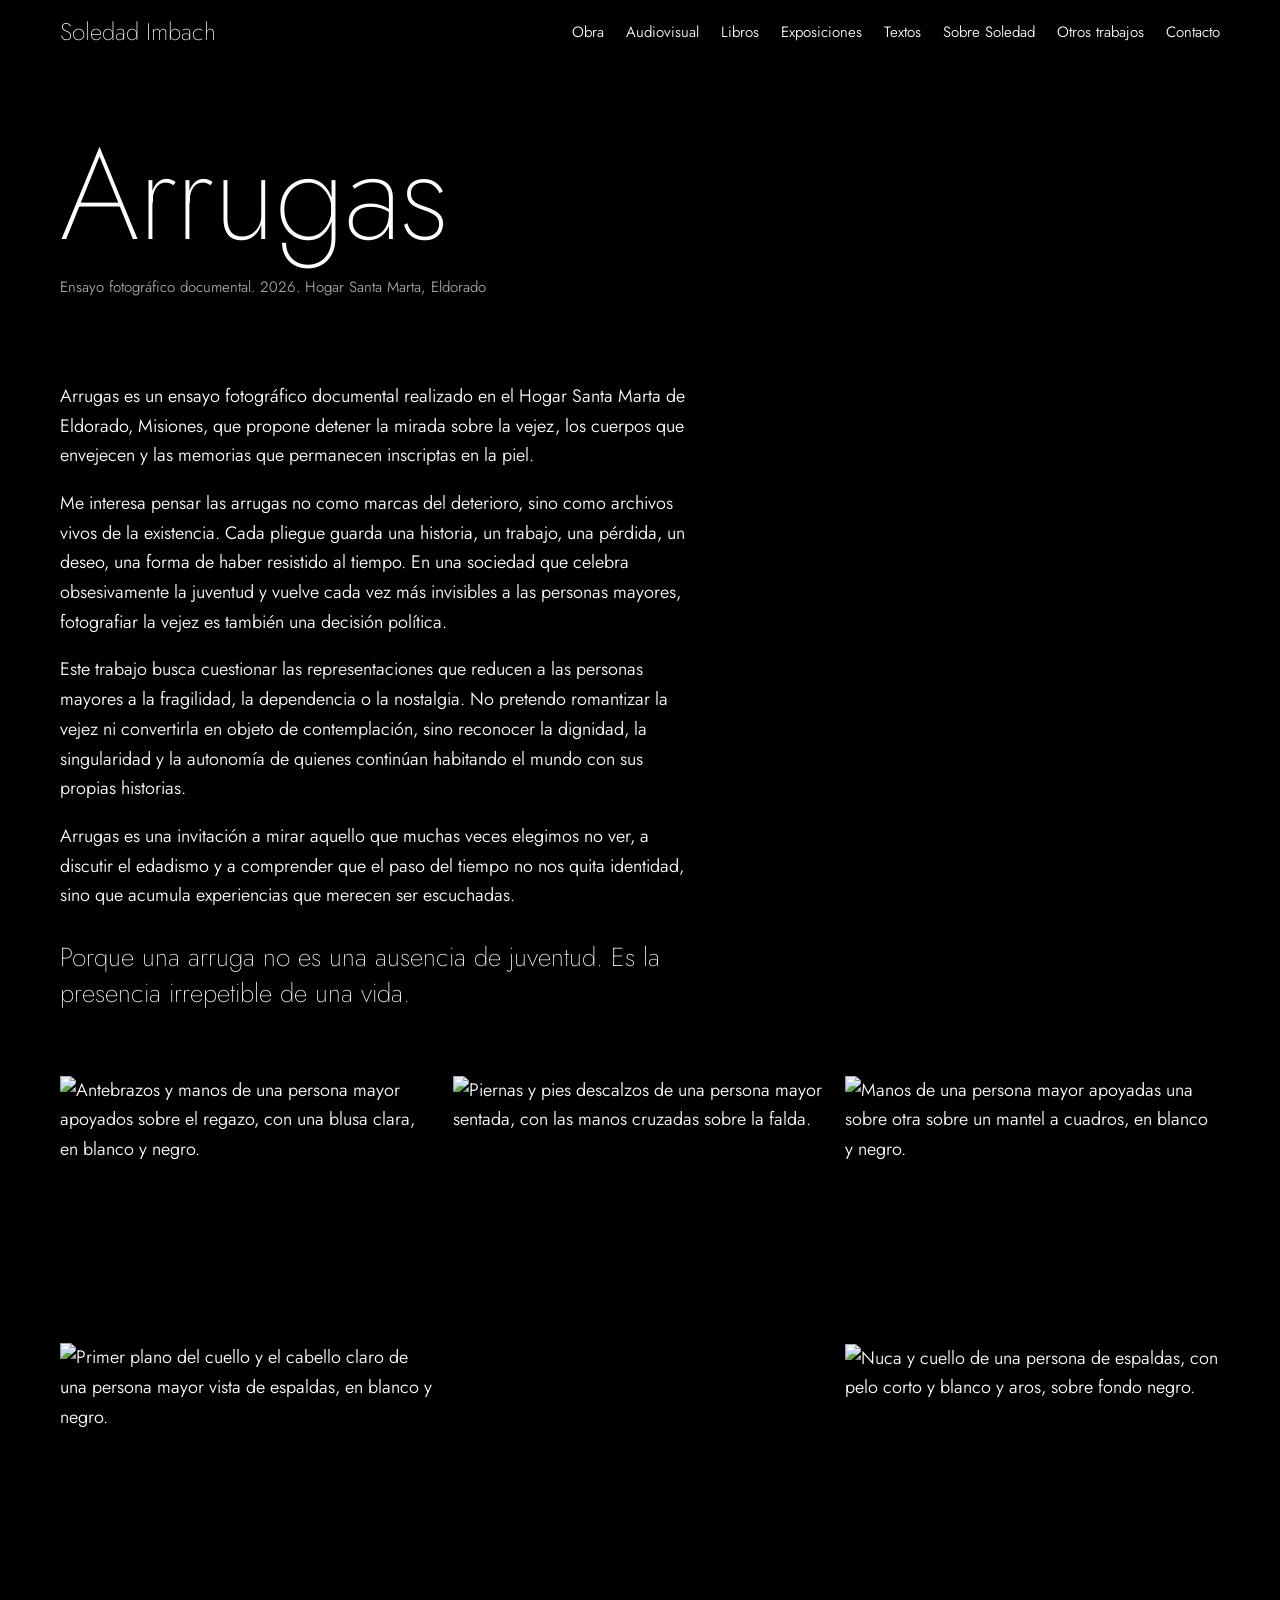
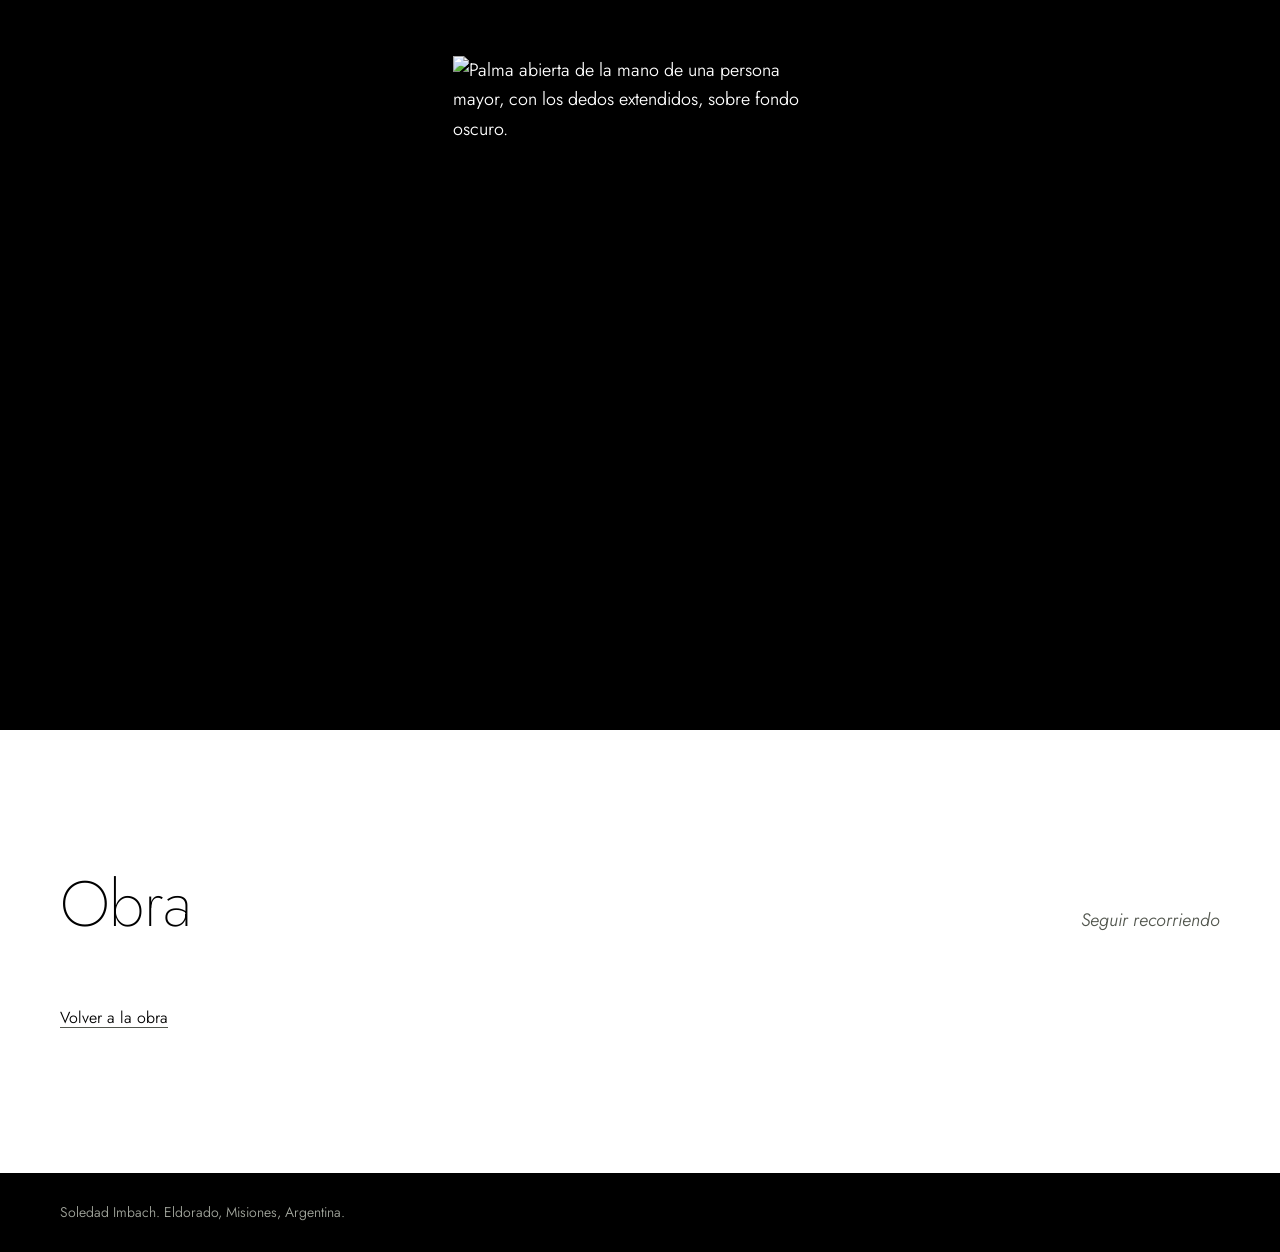
==== arrugas.html @ 7349eead "Add files via upload" ====
<!doctype html>
<html lang="es">
<head>
<meta charset="utf-8">
<meta name="viewport" content="width=device-width,initial-scale=1,viewport-fit=cover">
<title>Arrugas. Soledad Imbach</title>
<meta name="description" content="Arrugas, ensayo fotográfico documental de Soledad Imbach en el Hogar Santa Marta, Eldorado. 2026.">
<link rel="preconnect" href="https://fonts.googleapis.com">
<link rel="preconnect" href="https://fonts.gstatic.com" crossorigin>
<link rel="stylesheet" href="https://fonts.googleapis.com/css2?family=Albert+Sans:ital,wght@0,200..600;1,200..500&family=Italiana&family=Jost:ital,wght@0,200..600;1,200..500&family=Spectral:ital,wght@0,200;0,300;0,400;1,200;1,300&display=swap">
<link rel="stylesheet" href="style.css">
</head>
<body>

<header class="band-dark" id="top">
  <div class="wrap topbar topbar--page">
    <a class="brand" href="index.html">Soledad Imbach</a>
    <button class="menu-btn" id="menu-btn" type="button" aria-expanded="false" aria-controls="nav">Menú</button>
    <nav class="nav" id="nav" aria-label="Secciones">
      <a href="index.html#obra">Obra</a>
      <a href="index.html#audiovisual">Audiovisual</a>
      <a href="index.html#libros">Libros</a>
      <a href="index.html#exposiciones">Exposiciones</a>
      <a href="index.html#textos">Textos</a>
      <a href="sobre-soledad.html">Sobre Soledad</a>
      <a href="index.html#otros">Otros trabajos</a>
      <a href="index.html#contacto">Contacto</a>
    </nav>
  </div>
</header>

<main>
  <section class="band-dark">
    <div class="wrap page-head">
      <h1 class="page-title">Arrugas</h1>
      <p class="meta">Ensayo fotográfico documental. 2026. Hogar Santa Marta, Eldorado</p>
    </div>
    <div class="wrap">
      <div class="text-body">
      <p>Arrugas es un ensayo fotográfico documental realizado en el Hogar Santa Marta de Eldorado, Misiones, que propone detener la mirada sobre la vejez, los cuerpos que envejecen y las memorias que permanecen inscriptas en la piel.</p>
      <p>Me interesa pensar las arrugas no como marcas del deterioro, sino como archivos vivos de la existencia. Cada pliegue guarda una historia, un trabajo, una pérdida, un deseo, una forma de haber resistido al tiempo. En una sociedad que celebra obsesivamente la juventud y vuelve cada vez más invisibles a las personas mayores, fotografiar la vejez es también una decisión política.</p>
      <p>Este trabajo busca cuestionar las representaciones que reducen a las personas mayores a la fragilidad, la dependencia o la nostalgia. No pretendo romantizar la vejez ni convertirla en objeto de contemplación, sino reconocer la dignidad, la singularidad y la autonomía de quienes continúan habitando el mundo con sus propias historias.</p>
      <p>Arrugas es una invitación a mirar aquello que muchas veces elegimos no ver, a discutir el edadismo y a comprender que el paso del tiempo no nos quita identidad, sino que acumula experiencias que merecen ser escuchadas.</p>
      <p class="cierre">Porque una arruga no es una ausencia de juventud. Es la presencia irrepetible de una vida.</p>
      </div>
    </div>
    <div class="wrap">
      <div class="gallery">
        <figure><img src="img/arrugas/arrugas-brazos-manos-01.webp" alt="Antebrazos y manos de una persona mayor apoyados sobre el regazo, con una blusa clara, en blanco y negro." width="2000" height="1333" loading="lazy" decoding="async"></figure>
        <figure><img src="img/arrugas/arrugas-cuello-cabello-02.webp" alt="Primer plano del cuello y el cabello claro de una persona mayor vista de espaldas, en blanco y negro." width="1333" height="2000" loading="lazy" decoding="async"></figure>
        <figure><img src="img/arrugas/arrugas-piernas-pies-03.webp" alt="Piernas y pies descalzos de una persona mayor sentada, con las manos cruzadas sobre la falda." width="828" height="1242" loading="lazy" decoding="async"></figure>
        <figure><img src="img/arrugas/arrugas-mano-abierta-04.webp" alt="Palma abierta de la mano de una persona mayor, con los dedos extendidos, sobre fondo oscuro." width="683" height="1024" loading="lazy" decoding="async"></figure>
        <figure><img src="img/arrugas/arrugas-manos-mantel-05.webp" alt="Manos de una persona mayor apoyadas una sobre otra sobre un mantel a cuadros, en blanco y negro." width="1024" height="683" loading="lazy" decoding="async"></figure>
        <figure><img src="img/arrugas/arrugas-nuca-aros-06.webp" alt="Nuca y cuello de una persona de espaldas, con pelo corto y blanco y aros, sobre fondo negro." width="1203" height="1600" loading="lazy" decoding="async"></figure>
      </div>
    </div>
  </section>

  <section class="band-light section">
    <div class="wrap">
      <div class="sec-head">
        <h2>Obra</h2>
        <p class="lede">Seguir recorriendo</p>
      </div>
      <a class="more" href="index.html#obra">Volver a la obra</a>
    </div>
  </section>
</main>

<footer class="band-dark">
  <p class="wrap foot">Soledad Imbach. Eldorado, Misiones, Argentina.</p>
</footer>

<script>
(function(){
  var top = document.getElementById("top");
  var btn = document.getElementById("menu-btn");
  function setMenu(open){
    top.classList.toggle("nav-open", open);
    btn.setAttribute("aria-expanded", String(open));
    btn.textContent = open ? "Cerrar" : "Menú";
  }
  btn.addEventListener("click", function(){ setMenu(!top.classList.contains("nav-open")); });
  document.querySelectorAll("#nav a").forEach(function(a){
    a.addEventListener("click", function(){ setMenu(false); });
  });
})();
</script>

</body>
</html>
---- style.css ----
/* Layout: banda negra para la obra (portada, series, audiovisual), banda blanca para lo informativo. Un solo gesto audaz: el trazo flúor hecho a mano. Tipografía liviana, intercambiable para comparar. */
:root{
  --black:#000000;
  --white:#ffffff;
  --ash:#a4a89f;
  --graphite:#53574f;
  --slot-dark:#1a1b19;
  --slot-light:#ecede9;
  --slot-x-dark:#2f312d;
  --slot-x-light:#d2d4cd;
  --rule-dark:#3a3c37;
  --rule-light:#d6d8d2;
  --fluor:#d4ff1a;
  --display:"Jost","Helvetica Neue",Arial,sans-serif;
  --body:"Jost","Helvetica Neue",Arial,sans-serif;
  --w-display:200;
  --w-h3:300;
  --w-body:350;
  --body-size:18px;
  --body-lh:1.65;
  --track-display:-0.01em;
  color-scheme: light;
}
:root[data-font="spectral"]{
  --display:"Spectral",Georgia,"Times New Roman",serif;
  --body:"Spectral",Georgia,"Times New Roman",serif;
  --w-display:200;
  --w-h3:300;
  --w-body:300;
  --body-size:19px;
  --body-lh:1.7;
  --track-display:-0.015em;
}
:root[data-font="italiana"]{
  --display:"Italiana",Didot,"Bodoni 72",Georgia,serif;
  --body:"Albert Sans","Helvetica Neue",Arial,sans-serif;
  --w-display:400;
  --w-h3:400;
  --w-body:300;
  --body-size:18px;
  --body-lh:1.65;
  --track-display:0em;
}
*{box-sizing:border-box}
html{scroll-behavior:smooth}
body{margin:0;background:var(--white);color:var(--black);font-family:var(--body);font-weight:var(--w-body);font-size:var(--body-size);line-height:var(--body-lh);-webkit-font-smoothing:antialiased}
.band-dark{background:var(--black);color:var(--white)}
.band-light{background:var(--white);color:var(--black)}
.wrap{max-width:1240px;margin-inline:auto;padding-left:max(16px, env(safe-area-inset-left, 0px));padding-right:max(16px, env(safe-area-inset-right, 0px))}
@media (min-width:700px){
  .wrap{padding-left:max(40px, env(safe-area-inset-left, 0px));padding-right:max(40px, env(safe-area-inset-right, 0px))}
}
.section{padding-block:clamp(80px,11vw,148px)}
.section--cont{padding-top:0}

h1,h2,h3{margin:0;font-family:var(--display);line-height:1.08;text-wrap:balance}
h1,h2{font-weight:var(--w-display);letter-spacing:var(--track-display)}
h2{font-size:clamp(38px,5.2vw,64px)}
h3{font-size:clamp(22px,2.2vw,28px);font-weight:var(--w-h3);line-height:1.2}
h3.ph{font-family:var(--body);font-weight:var(--w-body)}
p{margin:0}
b,strong{font-weight:400}

.sec-head{display:flex;flex-wrap:wrap;align-items:baseline;justify-content:space-between;gap:8px 32px;margin-bottom:clamp(32px,4vw,56px)}
.lede{font-style:italic;font-size:18px}
.band-dark .lede,.band-dark .meta{color:var(--ash)}
.band-light .lede,.band-light .meta{color:var(--graphite)}

.ph{font-style:italic}
.band-dark .ph{color:var(--ash)}
.band-light .ph{color:var(--graphite)}

.meta{font-size:15px;margin-top:6px;font-variant-numeric:tabular-nums lining-nums}
.desc{margin-top:12px;max-width:46ch;font-size:17px}
.intro{max-width:52ch;margin-bottom:28px}
.more{display:inline-block;margin-top:14px;font-size:16px;color:inherit;text-decoration:underline;text-decoration-thickness:1px;text-underline-offset:.28em}
.band-dark .more{text-decoration-color:var(--ash)}
.band-light .more{text-decoration-color:var(--graphite)}
.more:hover{text-decoration-thickness:2px}
.sub{list-style:none;display:flex;flex-wrap:wrap;gap:0 18px;margin:4px 0 0;padding:0}
.sub .more{margin-top:8px;font-size:15px}

a:focus-visible,button:focus-visible{outline:2px solid var(--black);outline-offset:4px}
.band-dark a:focus-visible,.band-dark button:focus-visible{outline-color:var(--fluor)}

/* Espacios para fotos */
.slot{position:relative;width:100%;max-width:100%;aspect-ratio:var(--ar,4/3);display:flex;align-items:flex-end;padding:14px 16px;font-size:13px;line-height:1.45;
  background-image:
    linear-gradient(to top right,transparent calc(50% - .6px),var(--x) 50%,transparent calc(50% + .6px)),
    linear-gradient(to bottom right,transparent calc(50% - .6px),var(--x) 50%,transparent calc(50% + .6px))}
.slot span{position:relative;max-width:34ch;padding:2px 6px;margin:-2px -6px}
.band-dark .slot{background-color:var(--slot-dark);color:var(--ash);--x:var(--slot-x-dark)}
.band-dark .slot span{background:var(--slot-dark)}
.band-light .slot{background-color:var(--slot-light);color:var(--graphite);--x:var(--slot-x-light)}
.band-light .slot span{background:var(--slot-light)}

/* Portada */
.proto{font-size:13px;color:var(--ash);padding-block:10px}
.topbar{display:flex;flex-wrap:wrap;align-items:center;justify-content:flex-end;gap:12px;padding-block:14px 6px}
.nav{display:flex;flex-wrap:wrap;gap:6px 22px;font-size:15px}
.nav a{color:var(--white);text-decoration:none;padding-block:4px}
.nav a:hover{text-decoration:underline;text-decoration-color:var(--fluor);text-decoration-thickness:2px;text-underline-offset:.35em}
.menu-btn{display:none;font:inherit;font-size:15px;color:var(--white);background:none;border:1px solid var(--rule-dark);padding:6px 16px;cursor:pointer}

.hero-grid{position:relative;display:grid;grid-template-columns:minmax(0,5fr) minmax(0,7fr);align-items:end;padding-block:clamp(24px,4vw,48px) clamp(64px,9vw,112px)}
.hero-text{position:relative;z-index:2;margin-right:-16%;padding-bottom:clamp(8px,2vw,28px)}
.hero h1{font-size:clamp(56px,10vw,136px);line-height:.95}
.role{margin-top:24px;font-size:17px;color:var(--ash);max-width:30ch}
.quote{margin-top:28px;font-size:clamp(19px,1.9vw,23px);line-height:1.45;max-width:28ch}
.hero-photo{grid-column:2;--ar:4/3}
.hero{position:relative}
.wave{position:absolute;left:0;top:0;width:100%;height:100%;z-index:1;pointer-events:none;overflow:visible}
.wave path{fill:none;stroke:var(--fluor);stroke-width:clamp(10px,1.35vw,18px);stroke-linecap:round;stroke-dasharray:1;stroke-dashoffset:0}
.wave.run path{animation:draw 2.4s cubic-bezier(.55,.05,.3,1) .3s backwards}
@keyframes draw{from{stroke-dashoffset:1}to{stroke-dashoffset:0}}
.hero-text h1,.hero-text p{text-shadow:0 0 3px var(--black),0 0 10px var(--black),0 0 18px var(--black)}

/* Obra */
.obra-grid{display:grid;grid-template-columns:minmax(0,7fr) minmax(0,5fr);gap:clamp(36px,4vw,56px) clamp(24px,3vw,44px)}
.serie--main{grid-row:span 2}
.serie--main .slot{--ar:4/5}
.serie .slot,.av .slot,.libro .slot,.otro .slot{margin-bottom:18px}
.serie--main h3{font-size:clamp(28px,3vw,38px)}

/* Audiovisual */
.av-main .slot{--ar:21/9}
.av-pair{display:grid;grid-template-columns:repeat(2,minmax(0,1fr));gap:clamp(36px,4vw,56px) clamp(24px,3vw,44px);margin-top:clamp(48px,6vw,72px)}
.av-pair .slot{--ar:16/9}
.play{position:absolute;left:50%;top:50%;width:64px;height:64px;margin:-32px 0 0 -32px;border:1px solid var(--white);border-radius:50%;background:var(--slot-dark)}
.play::after{content:"";position:absolute;left:26px;top:21px;border-style:solid;border-width:11px 0 11px 17px;border-color:transparent transparent transparent var(--white)}
.av-pair .play{width:48px;height:48px;margin:-24px 0 0 -24px}
.av-pair .play::after{left:19px;top:15px;border-width:9px 0 9px 13px}

/* Libros */
.libros-grid{display:grid;grid-template-columns:repeat(3,minmax(0,1fr));gap:clamp(36px,4vw,56px) clamp(24px,3vw,44px)}
.libro .slot{--ar:2/3}

/* Exposiciones */
.expo-grid{display:grid;grid-template-columns:minmax(0,7fr) minmax(0,5fr);gap:clamp(40px,6vw,88px);align-items:start}
.expo-list{list-style:none;margin:0 0 12px;padding:0;display:grid;gap:30px}
.expo-list li{display:grid;grid-template-columns:4.5rem minmax(0,1fr);gap:18px}
.expo-year{font-size:16px;color:var(--graphite);padding-top:3px;font-variant-numeric:tabular-nums lining-nums}
.expo-title{font-family:var(--display);font-weight:var(--w-h3);font-size:23px;line-height:1.3}
.expo-place{font-size:16px;color:var(--graphite);margin-top:2px}
.expo-photo .slot{--ar:4/5}
.hl{position:relative;isolation:isolate;display:inline-block;margin-left:10px;padding:0 .4em;font-family:var(--body);font-size:14px;font-style:normal;font-weight:400;color:var(--black);white-space:nowrap;vertical-align:3px}
.hl::before{content:"";position:absolute;inset:.04em -.06em;background:var(--fluor);filter:url(#rough-sm);transform:rotate(-1.4deg);z-index:-1}

/* Textos */
.temas{list-style:none;display:flex;flex-wrap:wrap;gap:10px;margin:0 0 clamp(40px,5vw,60px);padding:0}
.temas li{font-size:15px;line-height:1.4;padding:5px 14px;border:1px solid var(--rule-light);border-radius:999px}
.textos-grid{display:grid;grid-template-columns:repeat(3,minmax(0,1fr));gap:clamp(36px,4vw,56px) clamp(24px,3vw,44px)}

/* Bio */
.bio-grid{display:grid;grid-template-columns:minmax(0,5fr) minmax(0,7fr);gap:clamp(32px,5vw,72px);align-items:start}
.bio-grid .slot{--ar:4/5}
.bio-lead{margin-top:28px;font-family:var(--display);font-weight:var(--w-display);font-size:clamp(23px,2.5vw,31px);line-height:1.35;max-width:30ch}
.bio-body{margin-top:24px;max-width:56ch}
.bio-body+.bio-body{margin-top:14px}

/* Otros trabajos */
.otros-grid{display:grid;grid-template-columns:repeat(4,minmax(0,1fr));gap:clamp(36px,4vw,56px) clamp(20px,2.4vw,32px)}
.otro .slot{--ar:3/2}
.otro h3{font-size:23px}
.otro ul.list{margin:12px 0 0;padding:0 0 0 1.1em;font-size:16px;line-height:1.5}
.otro ul.list li+li{margin-top:4px}

/* Contacto */
.contact-grid{display:grid;grid-template-columns:minmax(0,7fr) minmax(0,5fr);gap:clamp(36px,5vw,72px);align-items:start}
.contact-grid .lede{margin-top:12px}
.mail{margin-top:32px;font-family:var(--display);font-weight:var(--w-display);font-size:clamp(26px,4vw,46px);line-height:1.15;overflow-wrap:anywhere;user-select:all}
.copy{margin-top:20px;font:inherit;font-size:15px;color:var(--black);background:none;border:1px solid var(--black);padding:8px 18px;cursor:pointer}
.copy:hover{background:var(--black);color:var(--white)}
.place{margin-top:20px;color:var(--graphite)}
.redes{margin:0;display:grid;gap:16px}
.redes div{display:grid;grid-template-columns:6.5rem minmax(0,1fr);gap:12px}
.redes dt{color:var(--graphite)}
.redes dd{margin:0}

.redes a{color:inherit;text-decoration:underline;text-decoration-thickness:1px;text-underline-offset:.28em}
.redes a:hover{text-decoration-thickness:2px}

.foot{font-size:14px;color:var(--ash);padding-block:28px}

/* Selector de tipografía (solo para la prueba) */
.font-switch{position:fixed;z-index:20;right:max(16px, calc(env(safe-area-inset-right, 0px) + 12px));bottom:calc(16px + env(safe-area-inset-bottom, 0px));display:flex;align-items:center;gap:2px;padding:5px 5px 5px 12px;background:var(--white);color:var(--black);border:1px solid var(--black);font-family:"Albert Sans","Helvetica Neue",Arial,sans-serif;font-size:13px;font-weight:400}
.font-switch span{margin-right:6px;color:var(--graphite)}
.font-switch button{font-size:16px;line-height:1.2;background:none;border:0;padding:6px 10px;cursor:pointer;color:var(--black)}
.font-switch button[aria-pressed="true"]{background:var(--black);color:var(--white)}
.f-jost{font-family:"Jost",Arial,sans-serif;font-weight:300}
.f-spectral{font-family:"Spectral",Georgia,serif;font-weight:300}
.f-italiana{font-family:"Italiana",Georgia,serif}

@media (max-width:999px){
  .otros-grid{grid-template-columns:repeat(2,minmax(0,1fr))}
}
@media (max-width:899px){
  .menu-btn{display:inline-block}
  .nav{display:none;width:100%;flex-direction:column;gap:0;padding-block:8px 4px}
  .nav-open .nav{display:flex}
  .nav a{font-size:21px;padding-block:9px}
}
@media (max-width:799px){
  .hero-grid{grid-template-columns:minmax(0,1fr);gap:28px}
  .hero-text{margin-right:0}
  .hero-photo{grid-column:auto;--ar:4/5}
  .obra-grid,.expo-grid,.bio-grid,.contact-grid,.textos-grid{grid-template-columns:minmax(0,1fr)}
  .serie--main{grid-row:auto}
  .libros-grid{grid-template-columns:repeat(2,minmax(0,1fr))}
  .av-main .slot{--ar:16/9}
  .bio-grid .slot{max-width:420px}
}
@media (max-width:560px){
  .av-pair,.libros-grid,.otros-grid{grid-template-columns:minmax(0,1fr)}
  .libro .slot{max-width:300px}
  .font-switch span{display:none}
}
@media (prefers-reduced-motion:reduce){
  html{scroll-behavior:auto}
  .wave.run path{animation:none}
}

/* Foto real dentro de un espacio: el espacio manda el formato, la foto lo llena */
.slot.has-img{padding:0;background-image:none;overflow:hidden}
.slot.has-img img{position:absolute;inset:0;width:100%;height:100%;object-fit:cover;display:block}

/* Página de serie */
.topbar--page{justify-content:space-between}
.brand{font-family:var(--display);font-weight:var(--w-display);font-size:24px;line-height:1.2;color:var(--white);text-decoration:none;padding-block:4px}
.brand:hover{text-decoration:underline;text-decoration-color:var(--fluor);text-decoration-thickness:2px;text-underline-offset:.35em}
.page-head{padding-block:clamp(40px,6vw,80px) clamp(40px,5vw,64px)}
.page-title{font-size:clamp(56px,10vw,136px);line-height:.95;font-weight:var(--w-display);letter-spacing:var(--track-display)}
.page-head .meta{margin-top:20px}
.page-head .desc{max-width:52ch;margin-top:20px}
.gallery{column-count:3;column-gap:clamp(10px,1.4vw,18px);padding-bottom:clamp(64px,9vw,112px)}
.gallery figure{margin:0 0 clamp(10px,1.4vw,18px);break-inside:avoid}
.gallery img{display:block;width:100%;height:auto}
@media (max-width:899px){.gallery{column-count:2}}
@media (max-width:560px){.gallery{column-count:1}}

/* CV */
.cv-top{display:flex;flex-wrap:wrap;gap:6px 24px;color:var(--graphite);font-size:16px;margin-bottom:clamp(28px,3.5vw,44px)}
.cv-top a{color:inherit}
.cv-statement{font-family:var(--display);font-weight:var(--w-display);font-size:clamp(22px,2.4vw,30px);line-height:1.38;max-width:44ch;margin-bottom:clamp(48px,6vw,88px)}
.cv-group{display:grid;grid-template-columns:minmax(0,3fr) minmax(0,9fr);gap:14px clamp(24px,4vw,64px);padding-block:clamp(26px,3vw,40px);border-top:1px solid var(--rule-light)}
.cv-group h3{font-size:clamp(20px,1.8vw,24px)}
.cv-list{list-style:none;margin:0;padding:0;display:grid;gap:22px}
.cv-list li{display:grid;grid-template-columns:5.5rem minmax(0,1fr);gap:16px}
.cv-year{font-size:16px;color:var(--graphite);padding-top:2px;font-variant-numeric:tabular-nums lining-nums}
.cv-t{font-family:var(--display);font-weight:var(--w-h3);font-size:21px;line-height:1.3}
.cv-p{font-size:16px;color:var(--graphite);margin-top:2px;max-width:60ch}
.cv-p a,.cv-t a{color:inherit;text-decoration:underline;text-decoration-thickness:1px;text-underline-offset:.28em}
.cv-t a:hover{text-decoration-thickness:2px}
.cv-note{font-size:16px;margin-top:18px}
@media (max-width:799px){
  .cv-group{grid-template-columns:minmax(0,1fr)}
  .cv-list li{grid-template-columns:4.2rem minmax(0,1fr);gap:12px}
}

/* Textos de serie y página «Sobre Soledad» */
.page-title--long{font-size:clamp(40px,6.5vw,88px);line-height:1}
.text-body{max-width:58ch;padding-bottom:clamp(40px,5vw,64px)}
.text-body p{margin-top:18px}
.text-body .cierre{font-family:var(--display);font-weight:var(--w-display);font-size:clamp(21px,2.1vw,26px);line-height:1.4;margin-top:28px}
.text-body .cierre+.cierre{margin-top:14px}
.nav a[aria-current="page"]{text-decoration:underline;text-decoration-color:var(--fluor);text-decoration-thickness:2px;text-underline-offset:.35em}
.cv-index{margin:0 0 clamp(28px,3.5vw,44px);gap:4px 22px}
.obra-more{display:grid;grid-template-columns:repeat(3,minmax(0,1fr));gap:clamp(36px,4vw,56px) clamp(24px,3vw,44px);margin-top:clamp(48px,6vw,72px)}
.obra-more .slot{--ar:4/3}
@media (max-width:799px){.obra-more{grid-template-columns:minmax(0,1fr)}}

/* Ficha y contratapa de libro */
.contratapa{margin-top:clamp(36px,4vw,56px);padding-top:clamp(24px,3vw,36px);border-top:1px solid var(--rule-dark)}
.contratapa p{margin-top:14px}
.contratapa .meta{margin-top:0;margin-bottom:6px}
.contratapa p.meta:last-child{margin-top:18px}
.ficha{margin:clamp(32px,4vw,48px) 0 0;display:grid;gap:12px}
.ficha div{display:grid;grid-template-columns:7rem minmax(0,1fr);gap:12px}
.ficha dt{color:var(--ash)}
.ficha dd{margin:0}


/* --- Logos, portadas y video (fotos reales) --- */
.slot.has-logo{padding:0;overflow:hidden;background:#000}
.slot.has-logo img{position:absolute;inset:0;width:100%;height:100%;object-fit:contain;display:block;padding:14% 16%;box-sizing:border-box}
.gallery video,.media-video{display:block;width:100%;height:auto;background:#000;margin:0 0 clamp(10px,1.4vw,18px);break-inside:avoid}
.gallery figure video{margin:0}
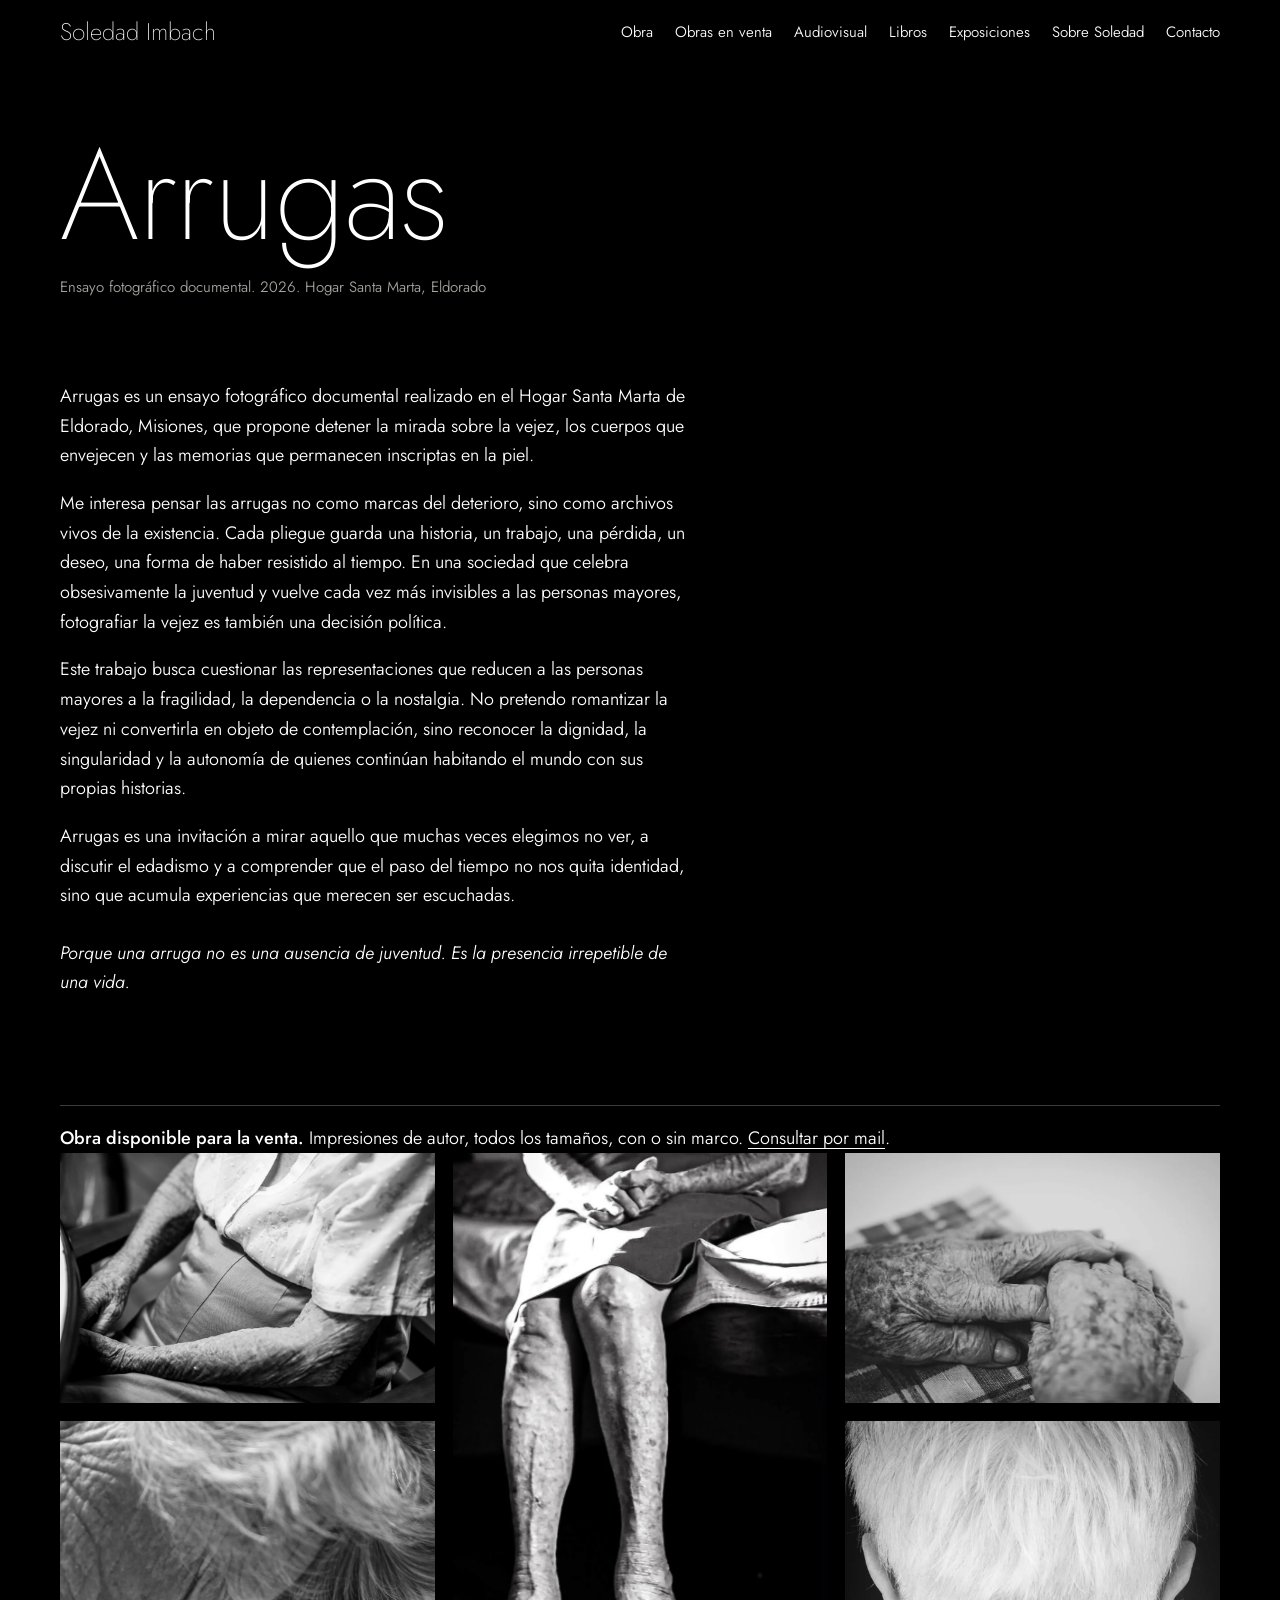
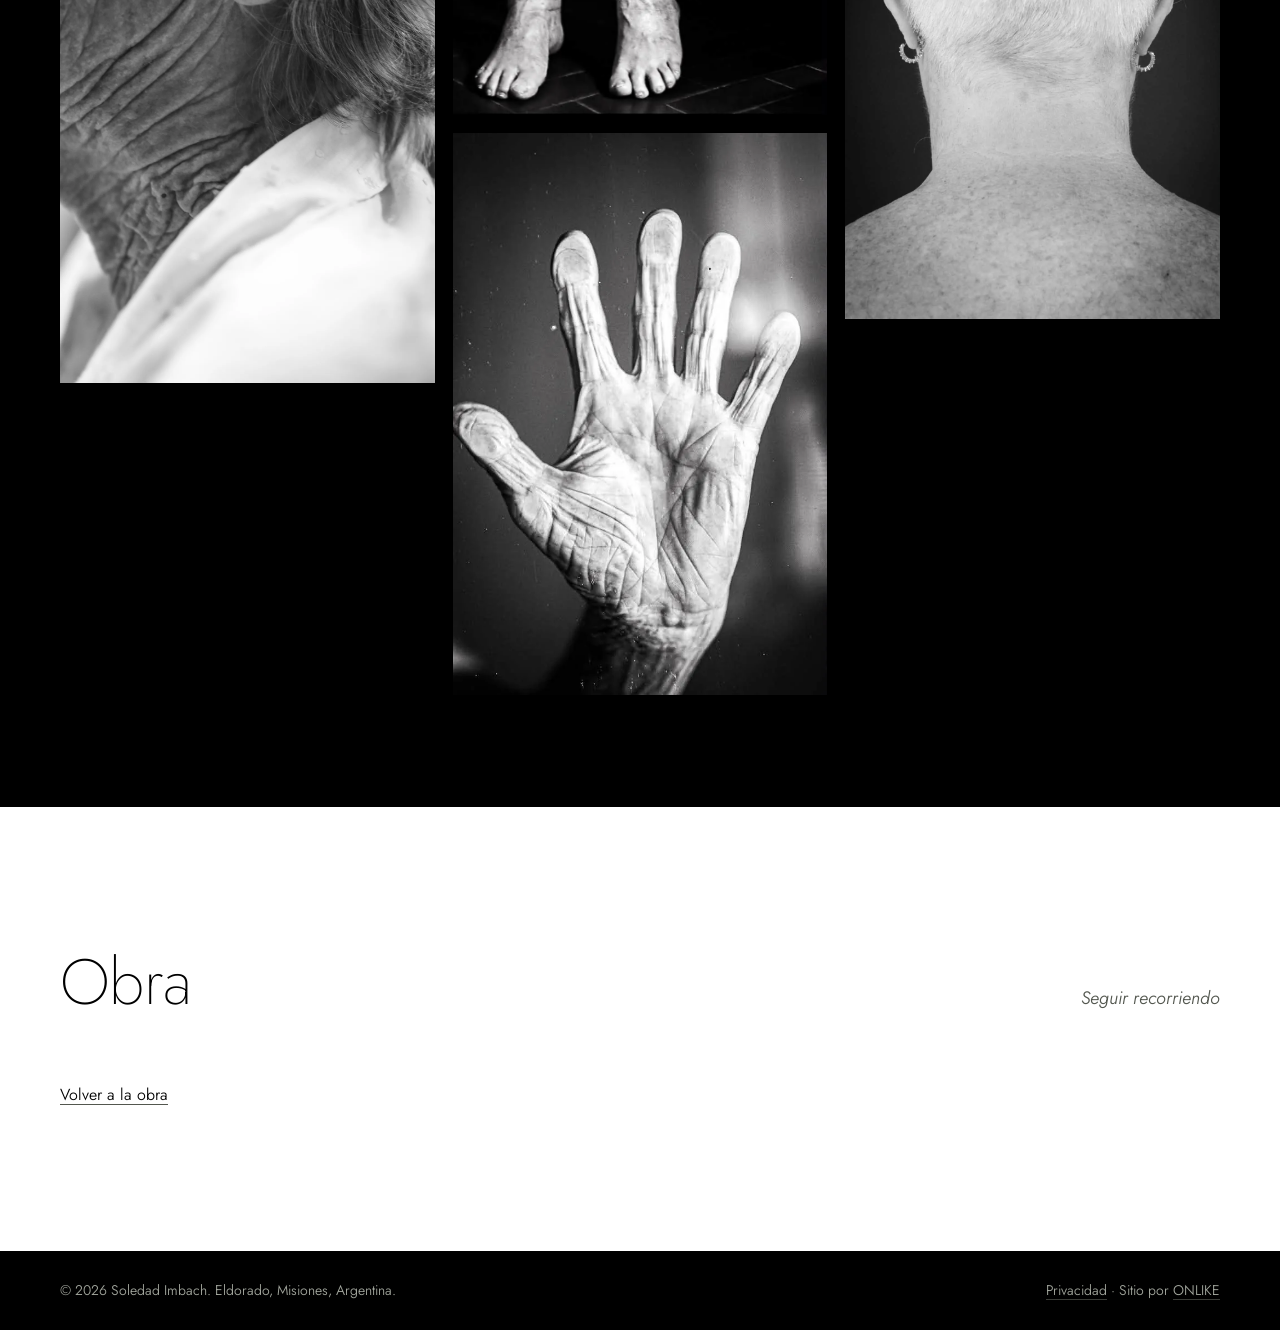
==== commit 29a97e44: "Add files via upload" ====
--- a/arrugas.html
+++ b/arrugas.html
@@ -5,10 +5,31 @@
 <meta name="viewport" content="width=device-width,initial-scale=1,viewport-fit=cover">
 <title>Arrugas. Soledad Imbach</title>
 <meta name="description" content="Arrugas, ensayo fotográfico documental de Soledad Imbach en el Hogar Santa Marta, Eldorado. 2026.">
+<link rel="canonical" href="https://soledadimbach.com.ar/arrugas.html">
+<meta property="og:type" content="website">
+<meta property="og:site_name" content="Soledad Imbach">
+<meta property="og:locale" content="es_AR">
+<meta property="og:title" content="Arrugas. Soledad Imbach">
+<meta property="og:description" content="Arrugas, ensayo fotográfico documental de Soledad Imbach en el Hogar Santa Marta, Eldorado. 2026.">
+<meta property="og:url" content="https://soledadimbach.com.ar/arrugas.html">
+<meta property="og:image" content="https://soledadimbach.com.ar/img/arrugas/arrugas-manos-mantel-05.webp">
+<meta name="twitter:card" content="summary_large_image">
+<link rel="icon" href="favicon.svg" type="image/svg+xml">
+<link rel="icon" href="favicon-32.png" sizes="32x32" type="image/png">
+<link rel="apple-touch-icon" href="apple-touch-icon.png">
 <link rel="preconnect" href="https://fonts.googleapis.com">
 <link rel="preconnect" href="https://fonts.gstatic.com" crossorigin>
 <link rel="stylesheet" href="https://fonts.googleapis.com/css2?family=Albert+Sans:ital,wght@0,200..600;1,200..500&family=Italiana&family=Jost:ital,wght@0,200..600;1,200..500&family=Spectral:ital,wght@0,200;0,300;0,400;1,200;1,300&display=swap">
 <link rel="stylesheet" href="style.css">
+<script type="application/ld+json">
+{"@context":"https://schema.org","@graph":[
+ {"@type":"BreadcrumbList","itemListElement":[
+  {"@type":"ListItem","position":1,"name":"Inicio","item":"https://soledadimbach.com.ar/"},
+  {"@type":"ListItem","position":2,"name":"Arrugas","item":"https://soledadimbach.com.ar/arrugas.html"}
+ ]},
+ {"@type":"CreativeWork","name":"Arrugas","genre":"Fotografía documental","dateCreated":"2026","creator":{"@id":"https://soledadimbach.com.ar/#soledad"},"copyrightHolder":{"@id":"https://soledadimbach.com.ar/#soledad"}}
+]}
+</script>
 </head>
 <body>
 
@@ -18,12 +39,11 @@
     <button class="menu-btn" id="menu-btn" type="button" aria-expanded="false" aria-controls="nav">Menú</button>
     <nav class="nav" id="nav" aria-label="Secciones">
       <a href="index.html#obra">Obra</a>
+      <a href="index.html#venta">Obras en venta</a>
       <a href="index.html#audiovisual">Audiovisual</a>
       <a href="index.html#libros">Libros</a>
       <a href="index.html#exposiciones">Exposiciones</a>
-      <a href="index.html#textos">Textos</a>
       <a href="sobre-soledad.html">Sobre Soledad</a>
-      <a href="index.html#otros">Otros trabajos</a>
       <a href="index.html#contacto">Contacto</a>
     </nav>
   </div>
@@ -43,6 +63,9 @@
       <p>Arrugas es una invitación a mirar aquello que muchas veces elegimos no ver, a discutir el edadismo y a comprender que el paso del tiempo no nos quita identidad, sino que acumula experiencias que merecen ser escuchadas.</p>
       <p class="cierre">Porque una arruga no es una ausencia de juventud. Es la presencia irrepetible de una vida.</p>
       </div>
+    </div>
+    <div class="wrap">
+      <p class="venta-note"><strong>Obra disponible para la venta.</strong> Impresiones de autor, todos los tamaños, con o sin marco. <a href="mailto:soledadimbach@gmail.com?subject=Consulta%20por%20obra%20en%20venta">Consultar por mail</a>.</p>
     </div>
     <div class="wrap">
       <div class="gallery">
@@ -68,7 +91,7 @@
 </main>
 
 <footer class="band-dark">
-  <p class="wrap foot">Soledad Imbach. Eldorado, Misiones, Argentina.</p>
+  <p class="wrap foot"><span>© 2026 Soledad Imbach. Eldorado, Misiones, Argentina.</span><span class="by"><a href="privacidad.html">Privacidad</a> · Sitio por <a href="https://onlike.ar/geo-site.html" target="_blank" rel="noopener">ONLIKE</a></span></p>
 </footer>
 
 <script>
--- a/style.css
+++ b/style.css
@@ -261,7 +261,7 @@
 .page-title--long{font-size:clamp(40px,6.5vw,88px);line-height:1}
 .text-body{max-width:58ch;padding-bottom:clamp(40px,5vw,64px)}
 .text-body p{margin-top:18px}
-.text-body .cierre{font-family:var(--display);font-weight:var(--w-display);font-size:clamp(21px,2.1vw,26px);line-height:1.4;margin-top:28px}
+.text-body .cierre{font-style:italic;line-height:1.6;margin-top:28px}
 .text-body .cierre+.cierre{margin-top:14px}
 .nav a[aria-current="page"]{text-decoration:underline;text-decoration-color:var(--fluor);text-decoration-thickness:2px;text-underline-offset:.35em}
 .cv-index{margin:0 0 clamp(28px,3.5vw,44px);gap:4px 22px}
@@ -285,3 +285,46 @@
 .slot.has-logo img{position:absolute;inset:0;width:100%;height:100%;object-fit:contain;display:block;padding:14% 16%;box-sizing:border-box}
 .gallery video,.media-video{display:block;width:100%;height:auto;background:#000;margin:0 0 clamp(10px,1.4vw,18px);break-inside:avoid}
 .gallery figure video{margin:0}
+
+/* Libros sobre fondo claro */
+.band-light .contratapa{border-top-color:var(--rule-light)}
+.band-light .ficha dt{color:var(--graphite)}
+
+/* Obra en venta */
+.venta-grid{display:grid;grid-template-columns:1.1fr .9fr;gap:clamp(22px,3.2vw,48px);align-items:center}
+.venta-grid .slot{--ar:3/2}
+.venta-text p{max-width:46ch}
+.venta-series{margin:18px 0 0;padding:0;list-style:none;display:flex;flex-wrap:wrap;gap:8px 10px}
+.venta-series li{font-size:15px;padding:5px 14px;border:1px solid var(--rule-light);border-radius:999px}
+@media(max-width:720px){.venta-grid{grid-template-columns:1fr}}
+/* Nota de venta en páginas de serie */
+.venta-note{margin-top:clamp(28px,3.5vw,44px);padding-top:18px;border-top:1px solid var(--rule-dark)}
+.venta-note strong{font-weight:500}
+.band-light .venta-note{border-top-color:var(--rule-light)}
+/* Crédito de estudio */
+.foot{display:flex;flex-wrap:wrap;gap:6px 18px;align-items:baseline;justify-content:space-between}
+.foot .by{font-size:14px}
+.foot .by a{color:inherit;text-decoration:underline;text-decoration-thickness:1px;text-underline-offset:.25em;text-decoration-color:var(--rule-dark)}
+
+/* Audiovisual en texto (sin recuadro) */
+.av--text{max-width:62ch}
+.av--text + .av--text{margin-top:clamp(32px,4.5vw,60px)}
+/* Mail como enlace */
+.mail a{color:inherit;text-decoration:underline;text-decoration-thickness:1px;text-underline-offset:.08em}
+.mail a:hover{text-decoration-color:var(--fluor);text-decoration-thickness:2px}
+
+/* Figura en el CV y enlace de nota de venta */
+.cv-figure{margin:clamp(32px,4.5vw,56px) 0 0;max-width:420px}
+.cv-figure img{width:100%;height:auto;display:block;filter:grayscale(1)}
+.venta-note a{color:inherit;text-decoration:underline;text-decoration-thickness:1px;text-underline-offset:.2em}
+.venta-note a:hover{text-decoration-color:var(--fluor);text-decoration-thickness:2px}
+
+.meta a{color:inherit;text-decoration:underline;text-decoration-thickness:1px;text-underline-offset:.15em}
+
+/* Página Obras en venta */
+.venta-lead{display:grid;grid-template-columns:1fr minmax(0,360px);gap:clamp(24px,4vw,56px);align-items:start}
+.venta-video{margin:0}
+.venta-video video{width:100%;height:auto;display:block;background:#000}
+.venta-video figcaption{margin-top:10px}
+.venta-serie-h{margin:clamp(44px,6vw,84px) 0 clamp(14px,2vw,22px);font-family:var(--display);font-weight:var(--w-display);font-size:clamp(24px,3.4vw,40px);line-height:1.1;letter-spacing:-.01em}
+@media (max-width:720px){.venta-lead{grid-template-columns:1fr}.venta-video{max-width:360px}}
